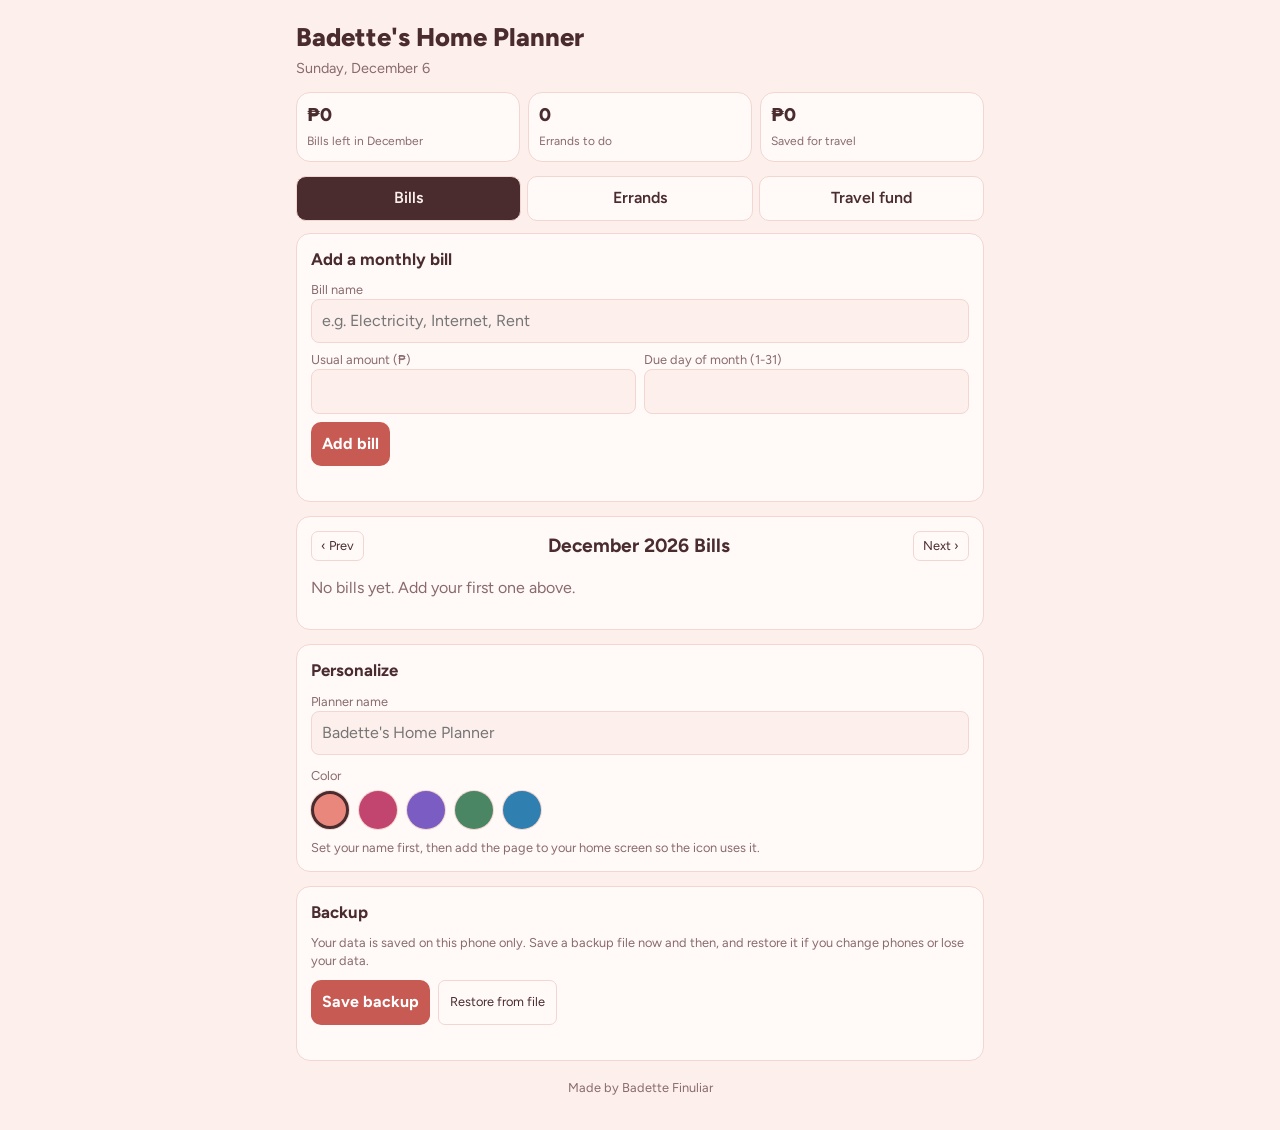
==== index.html @ 280cb5f7 "Add files via upload" ====
<!DOCTYPE html>
<html lang="en">
<head>
<meta charset="utf-8">
<meta name="viewport" content="width=device-width, initial-scale=1, viewport-fit=cover">
<title>Badette's Home Planner</title>
<link rel="icon" href="data:image/svg+xml,<svg xmlns=%22http://www.w3.org/2000/svg%22 viewBox=%220 0 100 100%22><text y=%22.9em%22 font-size=%2290%22>🌸</text></svg>">
<meta name="author" content="Badette Finuliar">
<meta name="theme-color" content="#f4978e">
<meta name="apple-mobile-web-app-capable" content="yes">
<meta name="mobile-web-app-capable" content="yes">
<meta name="apple-mobile-web-app-title" content="Badette's Planner">
<link href="https://fonts.googleapis.com/css2?family=Figtree:wght@400;600;800&display=swap" rel="stylesheet">
<style>
:root{--bg:#fdf0ec;--card:#fffaf8;--ink:#4a2b2e;--mute:#8a6a6c;--line:#f3d6cf;--sea:#c85a54;--co:#b3261e;--ok:#2e8b57;--soft:#fde1da;--on:#fff;
box-sizing:border-box;padding-top:env(safe-area-inset-top,0px);padding-bottom:env(safe-area-inset-bottom,0px)}
@media(prefers-color-scheme:dark){:root:not([data-theme="light"]){--bg:#241719;--card:#2f1f22;--ink:#fbeeea;--mute:#c4a5a3;--line:#4a3235;--sea:#f4978e;--co:#ff8f86;--ok:#5fd08d;--soft:#43282b;--on:#2a1416}}
:root[data-theme="dark"]{--bg:#241719;--card:#2f1f22;--ink:#fbeeea;--mute:#c4a5a3;--line:#4a3235;--sea:#f4978e;--co:#ff8f86;--ok:#5fd08d;--soft:#43282b;--on:#2a1416}
*{box-sizing:border-box}
html{scroll-padding-top:env(safe-area-inset-top,0px)}
body{margin:0;background:var(--bg);color:var(--ink);font-family:'Figtree',system-ui,sans-serif;line-height:1.4}
main{max-width:720px;margin:0 auto;padding:16px}
h1{font-size:1.6rem;font-weight:800;margin:4px 0 2px}
.sub{color:var(--mute);margin:0 0 14px;font-size:.9rem}
.stats{display:grid;grid-template-columns:repeat(3,1fr);gap:8px;margin-bottom:14px}
.stat{background:var(--card);border:1px solid var(--line);border-radius:14px;padding:10px}
.stat b{display:block;font-size:1.15rem;font-weight:800}
.stat span{font-size:.75rem;color:var(--mute)}
.stat.warn b{color:var(--co)}
.tabs{display:flex;gap:6px;margin-bottom:12px}
.tabs button{flex:1;padding:10px 4px;border:1px solid var(--line);background:var(--card);color:var(--ink);border-radius:10px;font:inherit;font-weight:600;cursor:pointer}
.tabs button.on{background:var(--ink);color:var(--bg)}
.box{background:var(--card);border:1px solid var(--line);border-radius:14px;padding:14px;margin-bottom:14px}
h2{font-size:1.05rem;margin:0 0 10px}
form{display:grid;grid-template-columns:1fr 1fr;gap:8px}
form .w{grid-column:1/-1}
label{font-size:.8rem;color:var(--mute);display:block}
input,select{width:100%;padding:10px;border:1px solid var(--line);border-radius:8px;font:inherit;background:var(--bg);color:var(--ink)}
.pri{padding:11px;border:0;border-radius:10px;background:var(--sea);color:var(--on);font:inherit;font-weight:700;cursor:pointer}
.sm{padding:5px 9px;border:1px solid var(--line);background:none;color:var(--ink);border-radius:7px;font:inherit;font-size:.8rem;cursor:pointer}
:focus-visible{outline:3px solid var(--co);outline-offset:2px}
.item{display:flex;align-items:center;gap:10px;padding:10px 0;border-bottom:1px solid var(--line)}
.item:last-child{border-bottom:0}
.item input[type=checkbox]{width:22px;height:22px;flex:none}
.grow{flex:1;min-width:0}
.grow b{display:block;overflow-wrap:anywhere}
.meta{font-size:.8rem;color:var(--mute)}
.late{color:var(--co);font-weight:700}
.soon{color:#b7791f;font-weight:700}
.done .grow{opacity:.5;text-decoration:line-through}
.amt{font-weight:800;white-space:nowrap}
.msg{min-height:1.1em;font-size:.85rem;margin:6px 0 0;color:var(--co)}
.empty{color:var(--mute)}
.bar{height:12px;background:var(--soft);border-radius:99px;overflow:hidden;margin:8px 0}
.bar i{display:block;height:100%;background:var(--barc,#f08a7e);border-radius:99px}
.goal{border-bottom:1px solid var(--line);padding:12px 0}
.goal:last-child{border-bottom:0}
.dep{display:flex;gap:6px;margin-top:8px}
.sw{width:38px;height:38px;border-radius:50%;border:3px solid transparent;cursor:pointer;box-shadow:0 0 0 1px var(--line)}
.sw[aria-pressed=true]{border-color:var(--ink)}
[hidden]{display:none!important}
</style>
</head>
<body>
<main>
<h1 id="brandH">Badette's Home Planner</h1>
<p class="sub" id="today"></p>
<div class="stats">
  <div class="stat" id="c1"><b id="s1">₱0</b><span id="l1">Bills left this month</span></div>
  <div class="stat" id="c2"><b id="s2">0</b><span>Errands to do</span></div>
  <div class="stat"><b id="s3">₱0</b><span>Saved for travel</span></div>
</div>
<div class="tabs">
  <button class="on" data-t="bills">Bills</button>
  <button data-t="errands">Errands</button>
  <button data-t="travel">Travel fund</button>
</div>

<section id="bills">
  <div class="box">
    <h2>Add a monthly bill</h2>
    <form id="fBill">
      <div class="w"><label for="bn">Bill name</label><input id="bn" maxlength="40" placeholder="e.g. Electricity, Internet, Rent"></div>
      <div><label for="ba">Usual amount (₱)</label><input id="ba" type="number" min="0" step="0.01"></div>
      <div><label for="bd">Due day of month (1-31)</label><input id="bd" type="number" min="1" max="31" step="1"></div>
      <div class="w"><button class="pri">Add bill</button></div>
    </form>
    <p class="msg" id="mBill"></p>
  </div>
  <div class="box"><div style="display:flex;align-items:center;justify-content:space-between;gap:8px"><button class="sm" onclick="moveMonth(-1)" aria-label="Previous month">‹ Prev</button><h2 id="billMonth" style="font-size:1.2rem;margin:0;text-align:center"></h2><button class="sm" onclick="moveMonth(1)" aria-label="Next month">Next ›</button></div><p class="meta" id="billSum" style="margin:8px 0 6px;text-align:center"></p><div id="lBills"></div></div>
</section>

<section id="errands" hidden>
  <div class="box">
    <h2>Add an errand</h2>
    <form id="fErr">
      <div class="w"><label for="et">What do you need to do?</label><input id="et" maxlength="80" placeholder="e.g. Pick up school forms"></div>
      <div><label for="ed">Do by (optional)</label><input id="ed" type="date"></div>
      <div style="align-self:end"><button class="pri" style="width:100%">Add errand</button></div>
    </form>
    <p class="msg" id="mErr"></p>
  </div>
  <div class="box"><h2>Errands</h2><div id="lErr"></div><button class="sm" id="clrDone" style="margin-top:10px">Clear finished</button></div>
</section>

<section id="travel" hidden>
  <div class="box">
    <h2>Add a travel goal</h2>
    <form id="fGoal">
      <div class="w"><label for="gn">Where to?</label><input id="gn" maxlength="40" placeholder="e.g. Family trip to Cebu"></div>
      <div><label for="gt">Target amount (₱)</label><input id="gt" type="number" min="1" step="1"></div>
      <div><label for="gdt">Trip / target date</label><input id="gdt" type="date"></div>
      <div class="w"><button class="pri">Add goal</button></div>
    </form>
    <p class="msg" id="mGoal"></p>
  </div>
  <div class="box"><h2>Your goals</h2><div id="lGoals"></div></div>
</section>
<div class="box"><h2>Personalize</h2><label for="brandName">Planner name</label><input id="brandName" maxlength="40" placeholder="Badette's Home Planner"><label style="margin-top:12px">Color</label><div id="swatches" style="display:flex;gap:10px;flex-wrap:wrap;margin-top:6px"></div><p class="meta" style="margin:10px 0 0">Set your name first, then add the page to your home screen so the icon uses it.</p></div>
<div class="box"><h2>Backup</h2><p class="meta" style="margin:0 0 10px">Your data is saved on this phone only. Save a backup file now and then, and restore it if you change phones or lose your data.</p><div style="display:flex;gap:8px;flex-wrap:wrap"><button class="pri" id="bkSave">Save backup</button><button class="sm" id="bkLoad" style="padding:11px">Restore from file</button><input type="file" id="bkFile" accept=".json,application/json" hidden></div><p class="msg" id="mBk"></p></div>
<footer style="text-align:center;color:var(--mute);font-size:.8rem;padding:4px 0 18px">Made by Badette Finuliar</footer>
</main>

<script>
const KEY='home-planner-v1';
let db={bills:[],errands:[],goals:[]};
try{const s=localStorage.getItem(KEY);if(s)db=Object.assign(db,JSON.parse(s))}catch(e){}
const save=()=>{try{localStorage.setItem(KEY,JSON.stringify(db))}catch(e){}};
const $=id=>document.getElementById(id);
const peso=n=>'₱'+(Math.round(n*100)/100).toLocaleString('en-PH',{maximumFractionDigits:2});
const esc=s=>String(s).replace(/[&<>"']/g,c=>({'&':'&amp;','<':'&lt;','>':'&gt;','"':'&quot;',"'":'&#39;'}[c]));
const t0=()=>{const d=new Date();d.setHours(0,0,0,0);return d};
let vm=(()=>{const d=new Date();return new Date(d.getFullYear(),d.getMonth(),1)})();
const ymk=(d=vm)=>d.getFullYear()+'-'+(d.getMonth()+1);
const amtOf=b=>(b.amts&&b.amts[ymk()]!==undefined)?b.amts[ymk()]:b.amt;
function moveMonth(n){vm=new Date(vm.getFullYear(),vm.getMonth()+n,1);render()}
const dstr=d=>d.toLocaleDateString('en-PH',{month:'short',day:'numeric'});
const parse=s=>{const [y,m,d]=s.split('-').map(Number);return new Date(y,m-1,d)};
const say=(id,t)=>{$(id).textContent=t};

document.querySelectorAll('.tabs button').forEach(b=>b.onclick=()=>{
  document.querySelectorAll('.tabs button').forEach(x=>x.classList.toggle('on',x===b));
  ['bills','errands','travel'].forEach(t=>$(t).hidden=t!==b.dataset.t);
});

function dueOf(b){const dim=new Date(vm.getFullYear(),vm.getMonth()+1,0).getDate();return new Date(vm.getFullYear(),vm.getMonth(),Math.min(b.day,dim))}
const diff=d=>Math.round((d-t0())/864e5);

$('fBill').onsubmit=e=>{
  e.preventDefault();
  const name=$('bn').value.trim(),amt=parseFloat($('ba').value),day=parseInt($('bd').value,10);
  if(!name)return say('mBill','Enter the bill name.');
  if(isNaN(amt)||amt<0)return say('mBill','Enter the amount as a number of 0 or more.');
  if(isNaN(day)||day<1||day>31)return say('mBill','Due day must be between 1 and 31.');
  db.bills.push({id:Date.now(),name,amt,day,paid:{}});
  save();e.target.reset();say('mBill','');render();
};
function togglePaid(id){const b=db.bills.find(x=>x.id===id),k=ymk();if(b.paid[k])delete b.paid[k];else b.paid[k]=true;save();render()}
function editBill(id){
  const b=db.bills.find(x=>x.id===id);
  const a=parseFloat(prompt('Amount for '+b.name+' in '+vm.toLocaleDateString('en-PH',{month:'long'})+' (₱):',amtOf(b)));
  if(isNaN(a)||a<0)return;
  const d=parseInt(prompt('Due day of month (1-31):',b.day),10);
  b.amts=b.amts||{};b.amts[ymk()]=a;if(d>=1&&d<=31)b.day=d;save();render();
}
function delBill(id){if(confirm('Delete this bill?')){db.bills=db.bills.filter(b=>b.id!==id);save();render()}}

$('fErr').onsubmit=e=>{
  e.preventDefault();
  const text=$('et').value.trim();
  if(!text)return say('mErr','Type what you need to do.');
  db.errands.push({id:Date.now(),text,date:$('ed').value,done:false});
  save();e.target.reset();say('mErr','');render();
};
function togErr(id){const x=db.errands.find(e=>e.id===id);x.done=!x.done;save();render()}
function delErr(id){db.errands=db.errands.filter(e=>e.id!==id);save();render()}
$('clrDone').onclick=()=>{db.errands=db.errands.filter(e=>!e.done);save();render()};

$('fGoal').onsubmit=e=>{
  e.preventDefault();
  const name=$('gn').value.trim(),target=parseFloat($('gt').value),date=$('gdt').value;
  if(!name)return say('mGoal','Enter where you want to go.');
  if(isNaN(target)||target<=0)return say('mGoal','Target amount must be more than 0.');
  db.goals.push({id:Date.now(),name,target,date,saved:[]});
  save();e.target.reset();say('mGoal','');render();
};
function addDep(id){
  const g=db.goals.find(x=>x.id===id),inp=$('dep'+id),v=parseFloat(inp.value);
  if(isNaN(v)||v<=0){inp.focus();return}
  g.saved.push({t:Date.now(),amt:v});save();render();
}
function undoDep(id){const g=db.goals.find(x=>x.id===id);if(g.saved.length&&confirm('Remove your last deposit of '+peso(g.saved[g.saved.length-1].amt)+'?')){g.saved.pop();save();render()}}
function delGoal(id){if(confirm('Delete this goal and its savings record?')){db.goals=db.goals.filter(g=>g.id!==id);save();render()}}

function render(){
  $('today').textContent=new Date().toLocaleDateString('en-PH',{weekday:'long',month:'long',day:'numeric'});
  const k=ymk();
  const bills=db.bills.map(b=>({b,due:dueOf(b),paid:!!b.paid[k],amt:amtOf(b)})).sort((a,c)=>(a.paid-c.paid)||(a.due-c.due));
  const left=bills.filter(x=>!x.paid).reduce((s,x)=>s+x.amt,0);
  const overdue=bills.filter(x=>!x.paid&&diff(x.due)<0).length;
  $('s1').textContent=peso(left);$('c1').classList.toggle('warn',overdue>0);
  $('l1').textContent='Bills left in '+vm.toLocaleDateString('en-PH',{month:'long'});
  const all=bills.reduce((s,x)=>s+x.amt,0);
  $('billMonth').textContent=vm.toLocaleDateString('en-PH',{month:'long',year:'numeric'})+' Bills';
  $('billSum').textContent=bills.length?`${peso(all-left)} paid of ${peso(all)} · ${bills.filter(x=>x.paid).length} of ${bills.length} bills paid`:'';
  $('lBills').innerHTML=bills.length?bills.map(({b,due,paid,amt})=>{
    const d=diff(due);
    const st=paid?'Paid':d<0?`<span class="late">Overdue by ${-d} day${d<-1?'s':''}</span>`:d===0?'<span class="late">Due today</span>':d<=3?`<span class="soon">Due in ${d} day${d>1?'s':''} (${dstr(due)})</span>`:'Due '+dstr(due);
    return `<div class="item ${paid?'done':''}"><input type="checkbox" ${paid?'checked':''} onchange="togglePaid(${b.id})" aria-label="Mark ${esc(b.name)} as paid"><div class="grow"><b>${esc(b.name)}</b><span class="meta">${st}</span></div><span class="amt">${peso(amt)}</span><button class="sm" onclick="editBill(${b.id})">Edit</button><button class="sm" onclick="delBill(${b.id})" aria-label="Delete ${esc(b.name)}">✕</button></div>`}).join('')
    :'<p class="empty">No bills yet. Add your first one above.</p>';

  const errs=db.errands.slice().sort((a,c)=>(a.done-c.done)||((a.date||'9999')<(c.date||'9999')?-1:1));
  const todo=db.errands.filter(e=>!e.done),late=todo.filter(e=>e.date&&diff(parse(e.date))<0).length;
  $('s2').textContent=todo.length+(late?` (${late} late)`:'');$('c2').classList.toggle('warn',late>0);
  $('lErr').innerHTML=errs.length?errs.map(e=>{
    let m='No date';if(e.date){const d=diff(parse(e.date));m=e.done?dstr(parse(e.date)):d<0?`<span class="late">Late by ${-d} day${d<-1?'s':''}</span>`:d===0?'<span class="soon">Today</span>':d===1?'Tomorrow':dstr(parse(e.date))}
    return `<div class="item ${e.done?'done':''}"><input type="checkbox" ${e.done?'checked':''} onchange="togErr(${e.id})" aria-label="Mark done"><div class="grow"><b>${esc(e.text)}</b><span class="meta">${m}</span></div><button class="sm" onclick="delErr(${e.id})" aria-label="Delete errand">✕</button></div>`}).join('')
    :'<p class="empty">Nothing to do. Add an errand so you don\'t forget it.</p>';
  $('clrDone').hidden=!db.errands.some(e=>e.done);

  let total=0;
  $('lGoals').innerHTML=db.goals.length?db.goals.map(g=>{
    const s=g.saved.reduce((a,x)=>a+x.amt,0);total+=s;
    const pct=Math.min(100,Math.round(s/g.target*100)),rem=Math.max(0,g.target-s);
    let tip='';
    if(rem===0)tip='Goal reached! Time to book it.';
    else if(g.date){const dt=parse(g.date),now=new Date();const mo=(dt.getFullYear()-now.getFullYear())*12+dt.getMonth()-now.getMonth();
      tip=dt<t0()?'Target date has passed. Edit the goal or keep saving.':`Save about <b>${peso(rem/Math.max(1,mo))}</b> a month to reach it by ${dt.toLocaleDateString('en-PH',{month:'short',year:'numeric'})}.`}
    return `<div class="goal"><div class="item" style="border:0;padding:0"><div class="grow"><b>${esc(g.name)}</b><span class="meta">${peso(s)} of ${peso(g.target)} (${pct}%)</span></div><button class="sm" onclick="undoDep(${g.id})">Undo last</button><button class="sm" onclick="delGoal(${g.id})" aria-label="Delete goal">✕</button></div><div class="bar"><i style="width:${pct}%"></i></div><div class="meta">${tip}</div><div class="dep"><input id="dep${g.id}" type="number" min="1" step="1" placeholder="Amount to add (₱)" aria-label="Deposit amount"><button class="pri" style="padding:8px 14px" onclick="addDep(${g.id})">Add</button></div></div>`}).join('')
    :'<p class="empty">No goals yet. Add where you want to go and how much you need.</p>';
  $('s3').textContent=peso(total);
}
const DEFAULT_NAME="Badette's Home Planner";
const mk=(sea,bg,soft,line,ink,mute,card,on)=>({sea,bg,soft,line,ink,mute,card,on});
const ACC={
rose:{L:mk('#c2456f','#fdeef3','#fbdde7','#f3d3de','#4a2836','#8a6675','#fffafb','#fff'),D:mk('#f08aac','#241318','#4a2532','#4a2f39','#fbedf1','#c9a5b3','#2f1b22','#2a1019')},
lavender:{L:mk('#7a5cc2','#f5f1fb','#e8def8','#ddd3ee','#2f2547','#77708a','#fdfbff','#fff'),D:mk('#b9a2f0','#1b1726','#372d52','#3c3352','#f1ecfb','#b3a9c9','#251f33','#1b1230')},
sage:{L:mk('#4a8564','#eff5ef','#dcebe0','#d3e2d6','#23392c','#66786b','#fbfdfb','#fff'),D:mk('#8fcaa5','#141c17','#2a4032','#2f3f35','#ebf5ee','#a3b8a9','#1d2822','#102117')},
sky:{L:mk('#2f7fb0','#eef5fa','#dcebf5','#d3e2ee','#1f3447','#66798a','#fbfdff','#fff'),D:mk('#7dbbe6','#111a22','#23384a','#2a3a48','#eaf3fa','#a0b4c4','#192530','#0e1c28')}};
const SW=[['salmon','Salmon','#e9877d'],['rose','Rose','#c2456f'],['lavender','Lavender','#7a5cc2'],['sage','Sage green','#4a8564'],['sky','Sky blue','#2f7fb0']];
function cfg(){db.settings=db.settings||{};return db.settings}
function applyBrand(){
  const c=cfg(),name=(c.name||'').trim()||DEFAULT_NAME;
  $('brandH').textContent=name;document.title=name;
  document.querySelector('meta[name="apple-mobile-web-app-title"]').content=name.slice(0,30);
  const r=document.documentElement.style;
  ['sea','bg','soft','line','ink','mute','card','on','barc'].forEach(k=>r.removeProperty('--'+k));
  const a=ACC[c.accent];let theme='#f4978e';
  if(a){const p=matchMedia('(prefers-color-scheme: dark)').matches?a.D:a.L;
    Object.keys(p).forEach(k=>r.setProperty('--'+k,p[k]));r.setProperty('--barc',p.sea);theme=p.sea}
  document.querySelector('meta[name="theme-color"]').content=theme;
  const cur=c.accent||'salmon';
  $('swatches').innerHTML=SW.map(([k,n,col])=>`<button class="sw" data-k="${k}" style="background:${col}" aria-label="${n}" aria-pressed="${k===cur}"></button>`).join('');
}
function loadBrandInput(){$('brandName').value=cfg().name||''}
$('brandName').oninput=e=>{cfg().name=e.target.value;save();applyBrand()};
$('swatches').onclick=e=>{const b=e.target.closest('.sw');if(!b)return;if(b.dataset.k==='salmon')delete cfg().accent;else cfg().accent=b.dataset.k;save();applyBrand()};
try{matchMedia('(prefers-color-scheme: dark)').addEventListener('change',applyBrand)}catch(e){}

$('bkSave').onclick=()=>{try{const a=document.createElement('a');a.href=URL.createObjectURL(new Blob([JSON.stringify(db)],{type:'application/json'}));a.download='badettes-planner-backup-'+new Date().toISOString().slice(0,10)+'.json';document.body.appendChild(a);a.click();a.remove();say('mBk','Backup saved. Check your Downloads folder.')}catch(e){say('mBk','This browser could not save the file.')}};
$('bkLoad').onclick=()=>$('bkFile').click();
$('bkFile').onchange=e=>{const f=e.target.files[0];if(!f)return;const r=new FileReader();r.onload=()=>{try{const d=JSON.parse(r.result);if(!Array.isArray(d.bills)||!Array.isArray(d.errands)||!Array.isArray(d.goals))throw 0;if(!confirm('Replace the data on this phone with the backup?'))return;db=d;save();render();applyBrand();loadBrandInput();say('mBk','Backup restored.')}catch(x){say('mBk','That file is not a valid planner backup.')}};r.readAsText(f);e.target.value=''};
render();applyBrand();loadBrandInput();
</script>
</body>
</html>
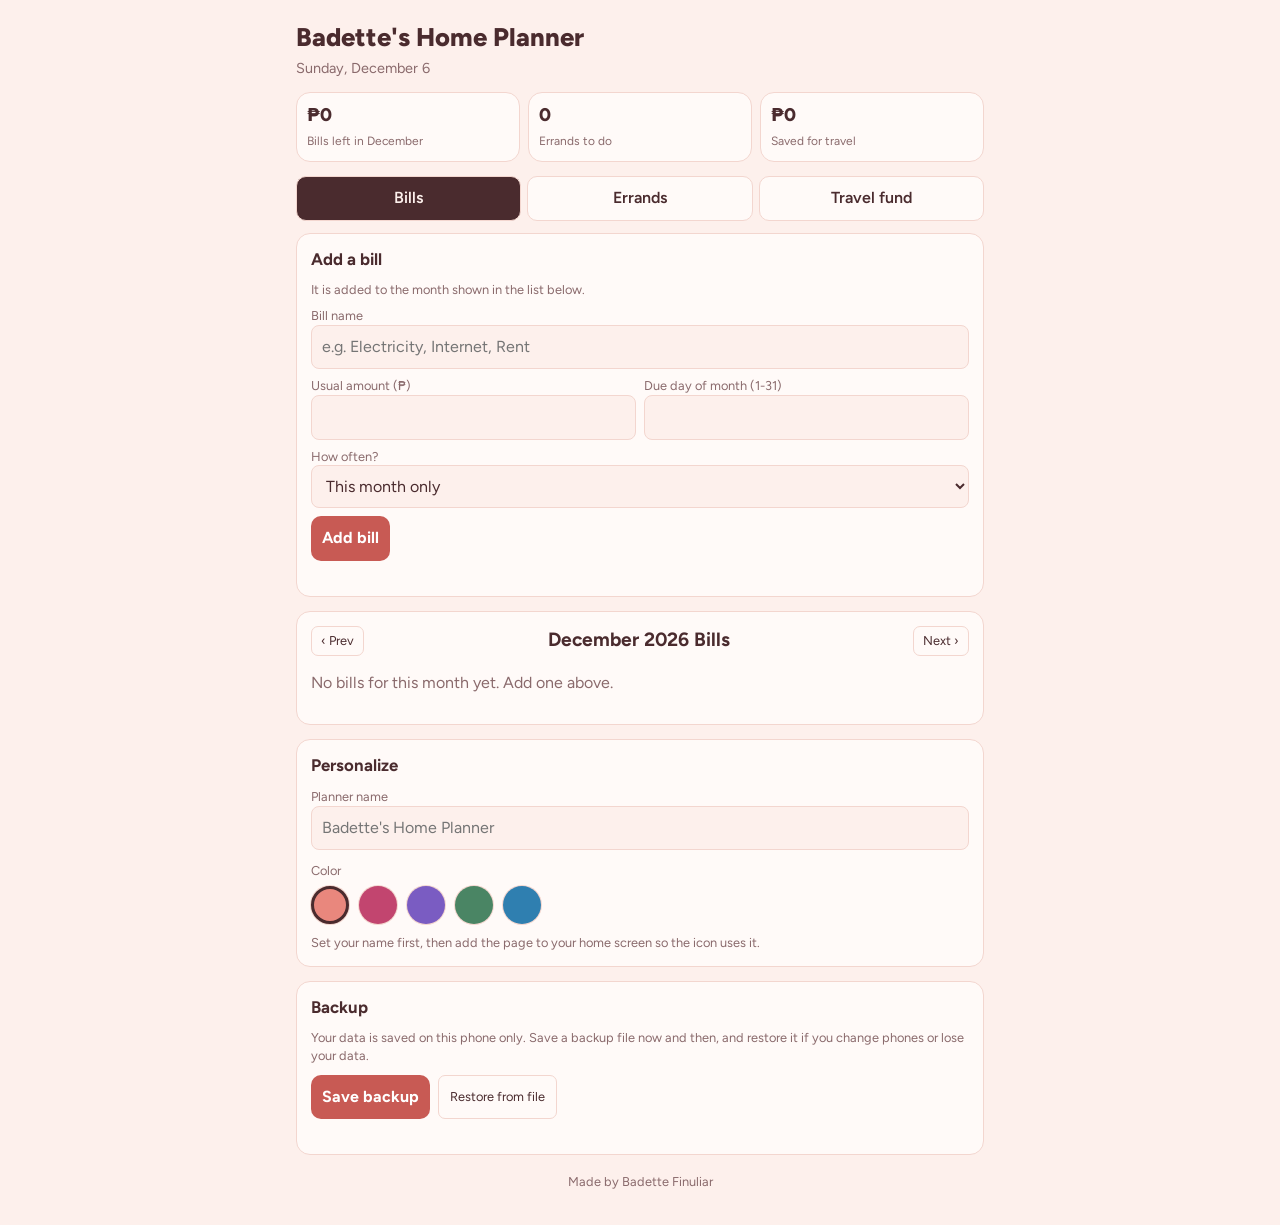
==== commit 4b8691e9: "Add files via upload" ====
--- a/index.html
+++ b/index.html
@@ -78,11 +78,13 @@
 
 <section id="bills">
   <div class="box">
-    <h2>Add a monthly bill</h2>
+    <h2>Add a bill</h2>
+    <p class="meta" style="margin:0 0 8px">It is added to the month shown in the list below.</p>
     <form id="fBill">
       <div class="w"><label for="bn">Bill name</label><input id="bn" maxlength="40" placeholder="e.g. Electricity, Internet, Rent"></div>
       <div><label for="ba">Usual amount (₱)</label><input id="ba" type="number" min="0" step="0.01"></div>
       <div><label for="bd">Due day of month (1-31)</label><input id="bd" type="number" min="1" max="31" step="1"></div>
+      <div class="w"><label for="br">How often?</label><select id="br"><option value="once">This month only</option><option value="monthly">Every month, starting this month</option></select></div>
       <div class="w"><button class="pri">Add bill</button></div>
     </form>
     <p class="msg" id="mBill"></p>
@@ -133,6 +135,12 @@
 let vm=(()=>{const d=new Date();return new Date(d.getFullYear(),d.getMonth(),1)})();
 const ymk=(d=vm)=>d.getFullYear()+'-'+(d.getMonth()+1);
 const amtOf=b=>(b.amts&&b.amts[ymk()]!==undefined)?b.amts[ymk()]:b.amt;
+const vIdx=()=>vm.getFullYear()*12+vm.getMonth();
+const keyOf=i=>Math.floor(i/12)+'-'+(i%12+1);
+const dayOf=b=>(b.days&&b.days[ymk()]!==undefined)?b.days[ymk()]:b.day;
+const applies=b=>{const i=vIdx();if(b.skip&&b.skip[ymk()])return false;return b.once?b.s===i:(i>=b.s&&(b.e==null||i<=b.e))};
+function migrate(){db.bills.forEach(b=>{if(b.s===undefined){const d=new Date(b.id);b.s=d.getFullYear()*12+d.getMonth();b.once=false}})}
+migrate();
 function moveMonth(n){vm=new Date(vm.getFullYear(),vm.getMonth()+n,1);render()}
 const dstr=d=>d.toLocaleDateString('en-PH',{month:'short',day:'numeric'});
 const parse=s=>{const [y,m,d]=s.split('-').map(Number);return new Date(y,m-1,d)};
@@ -143,7 +151,7 @@
   ['bills','errands','travel'].forEach(t=>$(t).hidden=t!==b.dataset.t);
 });
 
-function dueOf(b){const dim=new Date(vm.getFullYear(),vm.getMonth()+1,0).getDate();return new Date(vm.getFullYear(),vm.getMonth(),Math.min(b.day,dim))}
+function dueOf(b){const dim=new Date(vm.getFullYear(),vm.getMonth()+1,0).getDate();return new Date(vm.getFullYear(),vm.getMonth(),Math.min(dayOf(b),dim))}
 const diff=d=>Math.round((d-t0())/864e5);
 
 $('fBill').onsubmit=e=>{
@@ -152,18 +160,33 @@
   if(!name)return say('mBill','Enter the bill name.');
   if(isNaN(amt)||amt<0)return say('mBill','Enter the amount as a number of 0 or more.');
   if(isNaN(day)||day<1||day>31)return say('mBill','Due day must be between 1 and 31.');
-  db.bills.push({id:Date.now(),name,amt,day,paid:{}});
+  db.bills.push({id:Date.now(),name,amt,day,s:vIdx(),e:null,once:$('br').value==='once',paid:{}});
   save();e.target.reset();say('mBill','');render();
 };
 function togglePaid(id){const b=db.bills.find(x=>x.id===id),k=ymk();if(b.paid[k])delete b.paid[k];else b.paid[k]=true;save();render()}
 function editBill(id){
-  const b=db.bills.find(x=>x.id===id);
-  const a=parseFloat(prompt('Amount for '+b.name+' in '+vm.toLocaleDateString('en-PH',{month:'long'})+' (₱):',amtOf(b)));
+  const b=db.bills.find(x=>x.id===id),mn=vm.toLocaleDateString('en-PH',{month:'long'});
+  const a=parseFloat(prompt('Amount for '+b.name+' in '+mn+' (₱):',amtOf(b)));
   if(isNaN(a)||a<0)return;
-  const d=parseInt(prompt('Due day of month (1-31):',b.day),10);
-  b.amts=b.amts||{};b.amts[ymk()]=a;if(d>=1&&d<=31)b.day=d;save();render();
-}
-function delBill(id){if(confirm('Delete this bill?')){db.bills=db.bills.filter(b=>b.id!==id);save();render()}}
+  let d=parseInt(prompt('Due day of the month (1-31):',dayOf(b)),10);
+  if(!(d>=1&&d<=31))d=dayOf(b);
+  b.amts=b.amts||{};b.days=b.days||{};
+  if(b.once){b.amt=a;b.day=d;delete b.amts[ymk()];delete b.days[ymk()]}
+  else if(confirm('Use this amount and due day for '+mn+' and all later months too?\n\nOK = this and later months (past months stay the same)\nCancel = '+mn+' only')){
+    for(let i=b.s;i<vIdx();i++){const kk=keyOf(i);if(b.amts[kk]===undefined)b.amts[kk]=b.amt;if(b.days[kk]===undefined)b.days[kk]=b.day}
+    b.amt=a;b.day=d;delete b.amts[ymk()];delete b.days[ymk()];
+  }else{b.amts[ymk()]=a;b.days[ymk()]=d}
+  save();render();
+}
+function delBill(id){
+  const b=db.bills.find(x=>x.id===id),mn=vm.toLocaleDateString('en-PH',{month:'long',year:'numeric'});
+  if(b.once){if(confirm('Delete "'+b.name+'"? It was only for '+mn+'.')){db.bills=db.bills.filter(x=>x.id!==id);save();render()}return}
+  if(confirm('Remove "'+b.name+'" from '+mn+' only?\n\nOK = this month only\nCancel = see more options')){b.skip=b.skip||{};b.skip[ymk()]=true;save();render();return}
+  if(confirm('Remove "'+b.name+'" from '+mn+' and all later months?\n\nPast months keep it.')){
+    if(vIdx()<=b.s)db.bills=db.bills.filter(x=>x.id!==id);else b.e=vIdx()-1;
+    save();render();
+  }
+}
 
 $('fErr').onsubmit=e=>{
   e.preventDefault();
@@ -195,7 +218,7 @@
 function render(){
   $('today').textContent=new Date().toLocaleDateString('en-PH',{weekday:'long',month:'long',day:'numeric'});
   const k=ymk();
-  const bills=db.bills.map(b=>({b,due:dueOf(b),paid:!!b.paid[k],amt:amtOf(b)})).sort((a,c)=>(a.paid-c.paid)||(a.due-c.due));
+  const bills=db.bills.filter(applies).map(b=>({b,due:dueOf(b),paid:!!b.paid[k],amt:amtOf(b)})).sort((a,c)=>(a.paid-c.paid)||(a.due-c.due));
   const left=bills.filter(x=>!x.paid).reduce((s,x)=>s+x.amt,0);
   const overdue=bills.filter(x=>!x.paid&&diff(x.due)<0).length;
   $('s1').textContent=peso(left);$('c1').classList.toggle('warn',overdue>0);
@@ -206,8 +229,8 @@
   $('lBills').innerHTML=bills.length?bills.map(({b,due,paid,amt})=>{
     const d=diff(due);
     const st=paid?'Paid':d<0?`<span class="late">Overdue by ${-d} day${d<-1?'s':''}</span>`:d===0?'<span class="late">Due today</span>':d<=3?`<span class="soon">Due in ${d} day${d>1?'s':''} (${dstr(due)})</span>`:'Due '+dstr(due);
-    return `<div class="item ${paid?'done':''}"><input type="checkbox" ${paid?'checked':''} onchange="togglePaid(${b.id})" aria-label="Mark ${esc(b.name)} as paid"><div class="grow"><b>${esc(b.name)}</b><span class="meta">${st}</span></div><span class="amt">${peso(amt)}</span><button class="sm" onclick="editBill(${b.id})">Edit</button><button class="sm" onclick="delBill(${b.id})" aria-label="Delete ${esc(b.name)}">✕</button></div>`}).join('')
-    :'<p class="empty">No bills yet. Add your first one above.</p>';
+    return `<div class="item ${paid?'done':''}"><input type="checkbox" ${paid?'checked':''} onchange="togglePaid(${b.id})" aria-label="Mark ${esc(b.name)} as paid"><div class="grow"><b>${esc(b.name)}</b><span class="meta">${st} · ${b.once?'This month only':'Monthly'}</span></div><span class="amt">${peso(amt)}</span><button class="sm" onclick="editBill(${b.id})">Edit</button><button class="sm" onclick="delBill(${b.id})" aria-label="Delete ${esc(b.name)}">✕</button></div>`}).join('')
+    :'<p class="empty">No bills for this month yet. Add one above.</p>';
 
   const errs=db.errands.slice().sort((a,c)=>(a.done-c.done)||((a.date||'9999')<(c.date||'9999')?-1:1));
   const todo=db.errands.filter(e=>!e.done),late=todo.filter(e=>e.date&&diff(parse(e.date))<0).length;
@@ -259,7 +282,7 @@
 
 $('bkSave').onclick=()=>{try{const a=document.createElement('a');a.href=URL.createObjectURL(new Blob([JSON.stringify(db)],{type:'application/json'}));a.download='badettes-planner-backup-'+new Date().toISOString().slice(0,10)+'.json';document.body.appendChild(a);a.click();a.remove();say('mBk','Backup saved. Check your Downloads folder.')}catch(e){say('mBk','This browser could not save the file.')}};
 $('bkLoad').onclick=()=>$('bkFile').click();
-$('bkFile').onchange=e=>{const f=e.target.files[0];if(!f)return;const r=new FileReader();r.onload=()=>{try{const d=JSON.parse(r.result);if(!Array.isArray(d.bills)||!Array.isArray(d.errands)||!Array.isArray(d.goals))throw 0;if(!confirm('Replace the data on this phone with the backup?'))return;db=d;save();render();applyBrand();loadBrandInput();say('mBk','Backup restored.')}catch(x){say('mBk','That file is not a valid planner backup.')}};r.readAsText(f);e.target.value=''};
+$('bkFile').onchange=e=>{const f=e.target.files[0];if(!f)return;const r=new FileReader();r.onload=()=>{try{const d=JSON.parse(r.result);if(!Array.isArray(d.bills)||!Array.isArray(d.errands)||!Array.isArray(d.goals))throw 0;if(!confirm('Replace the data on this phone with the backup?'))return;db=d;migrate();save();render();applyBrand();loadBrandInput();say('mBk','Backup restored.')}catch(x){say('mBk','That file is not a valid planner backup.')}};r.readAsText(f);e.target.value=''};
 render();applyBrand();loadBrandInput();
 </script>
 </body>
